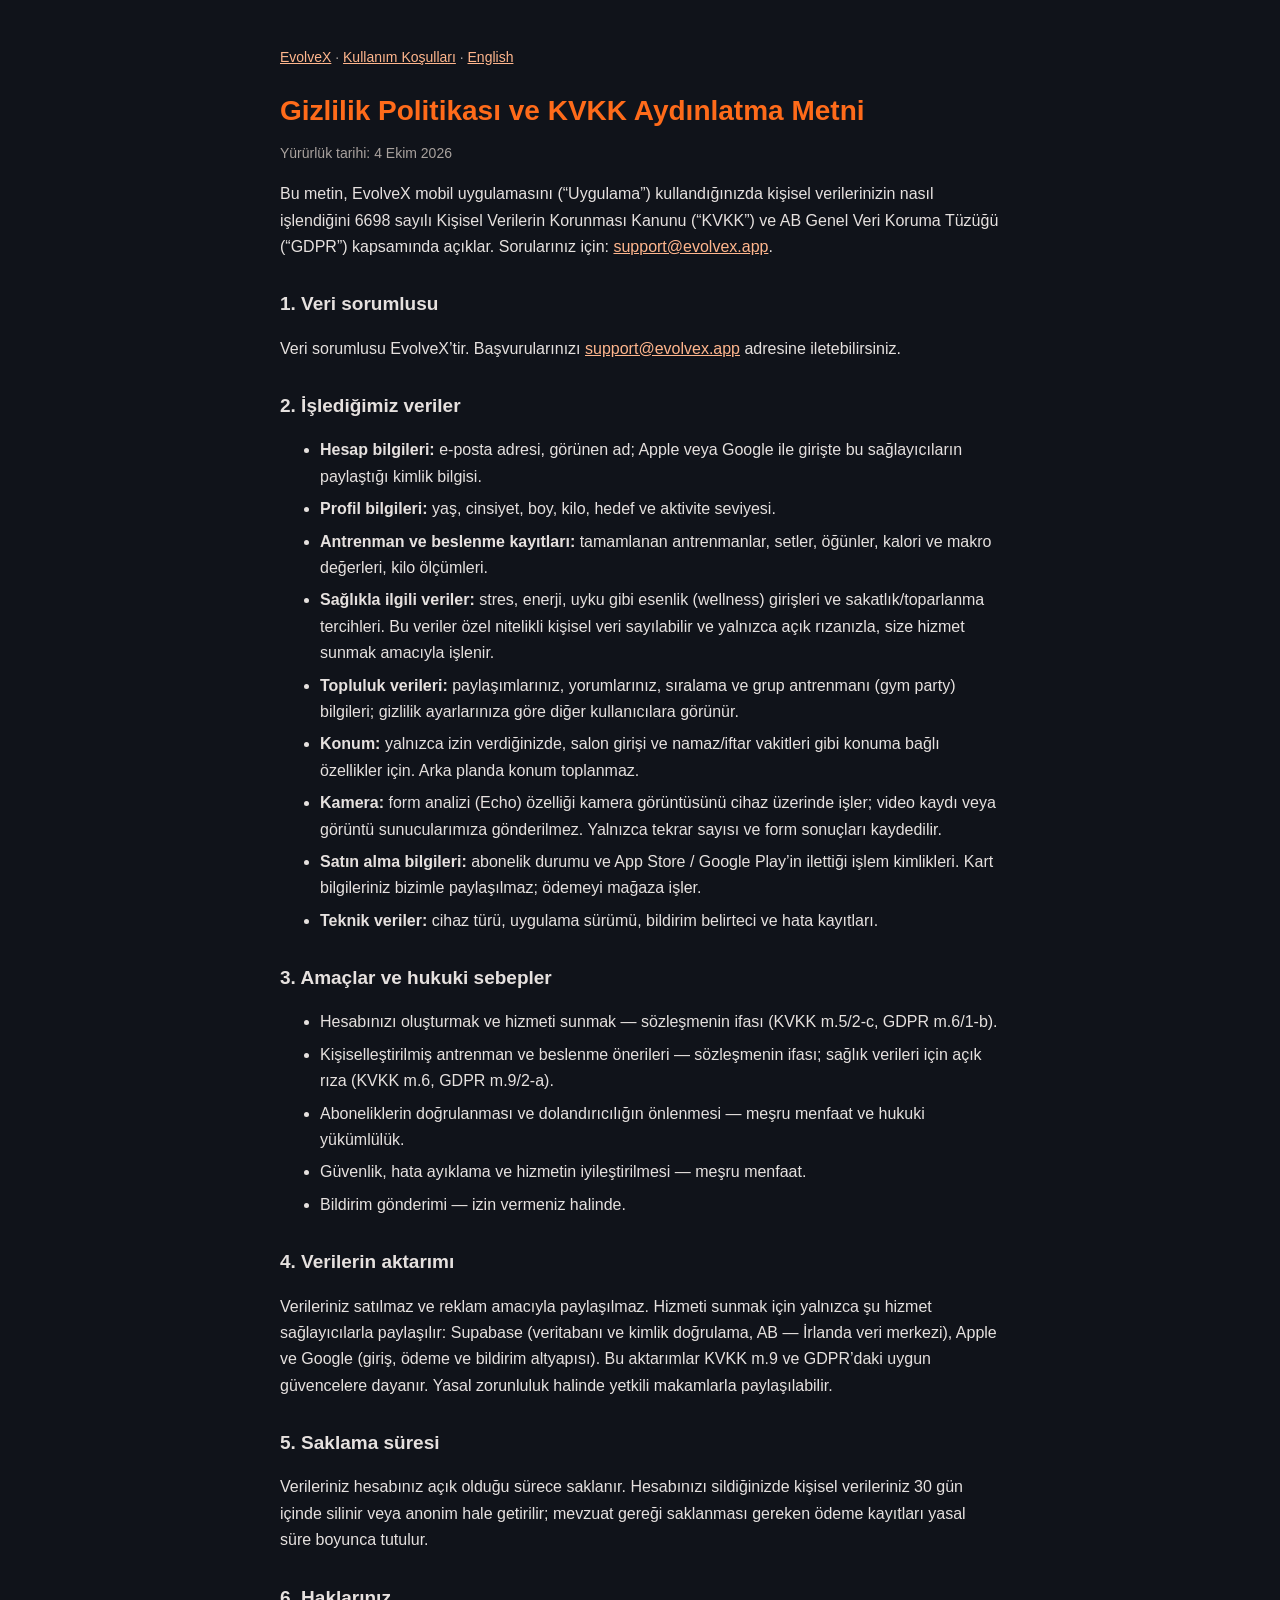
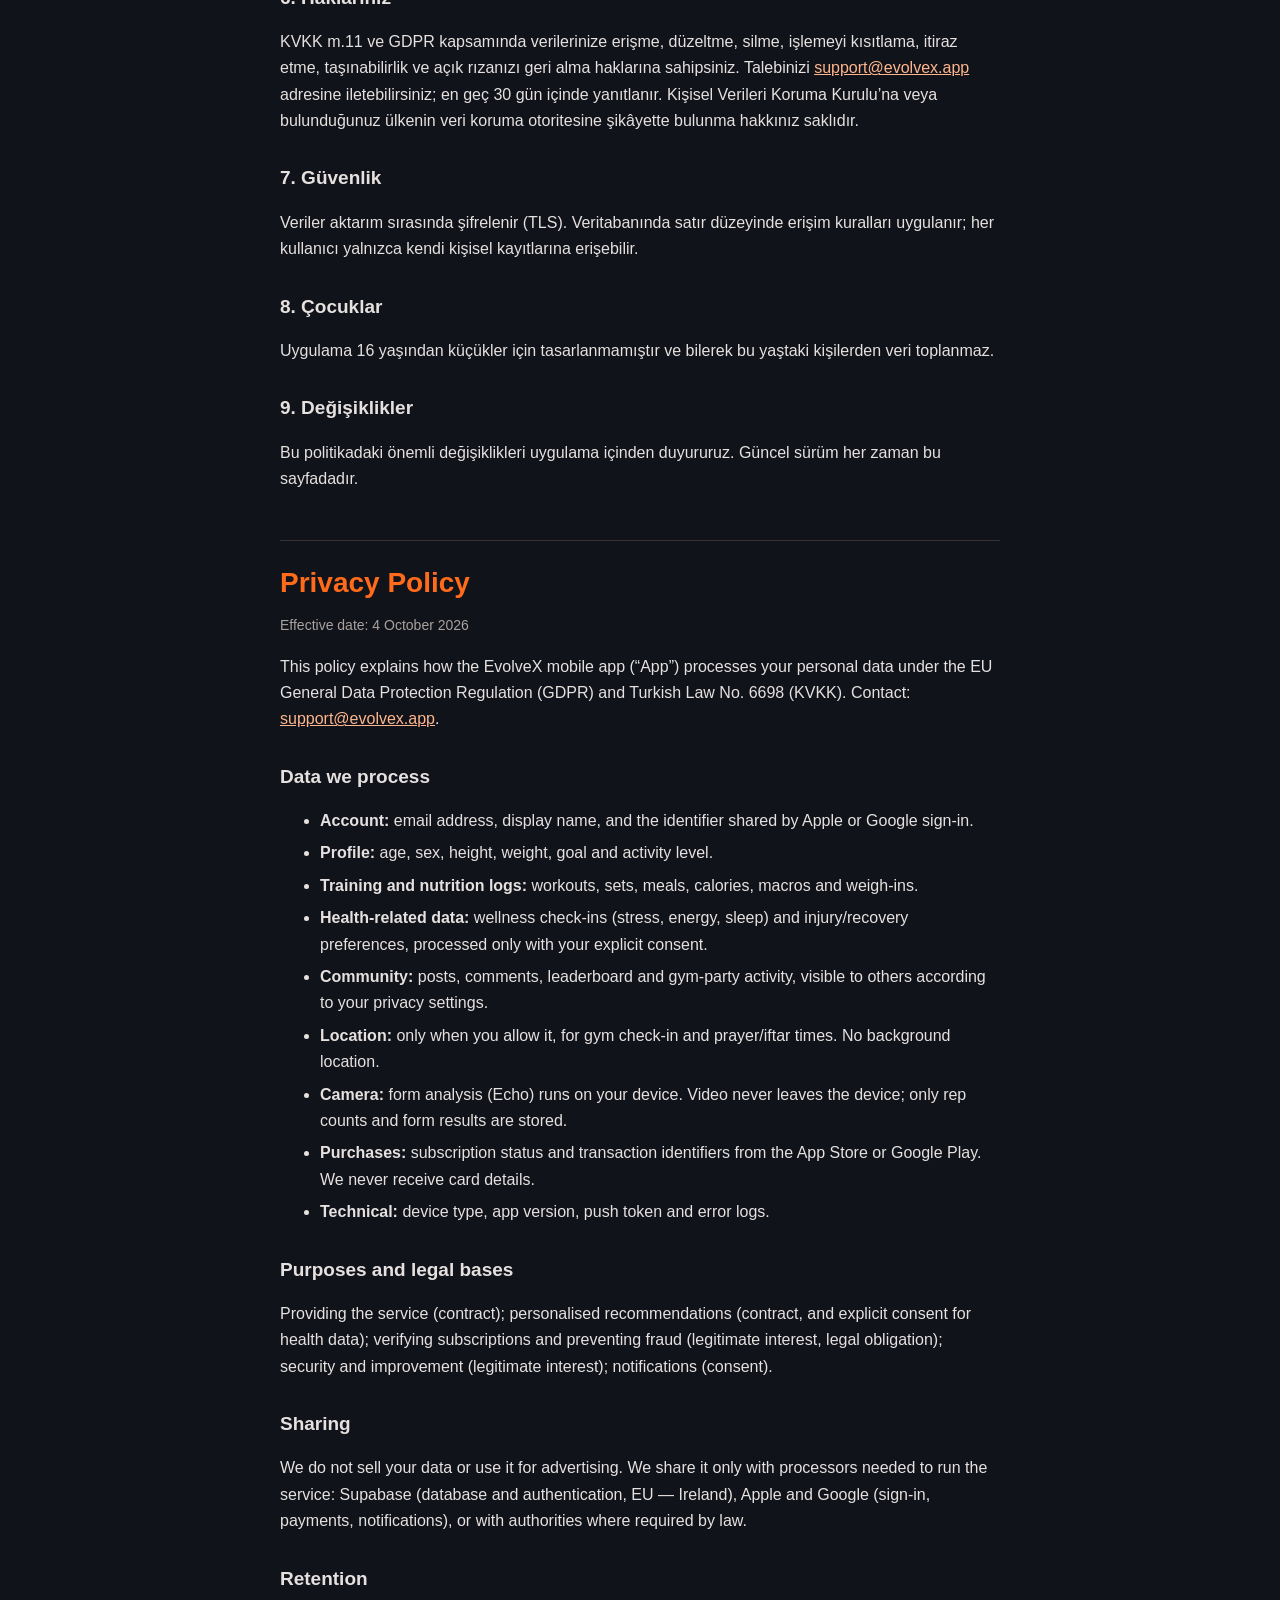
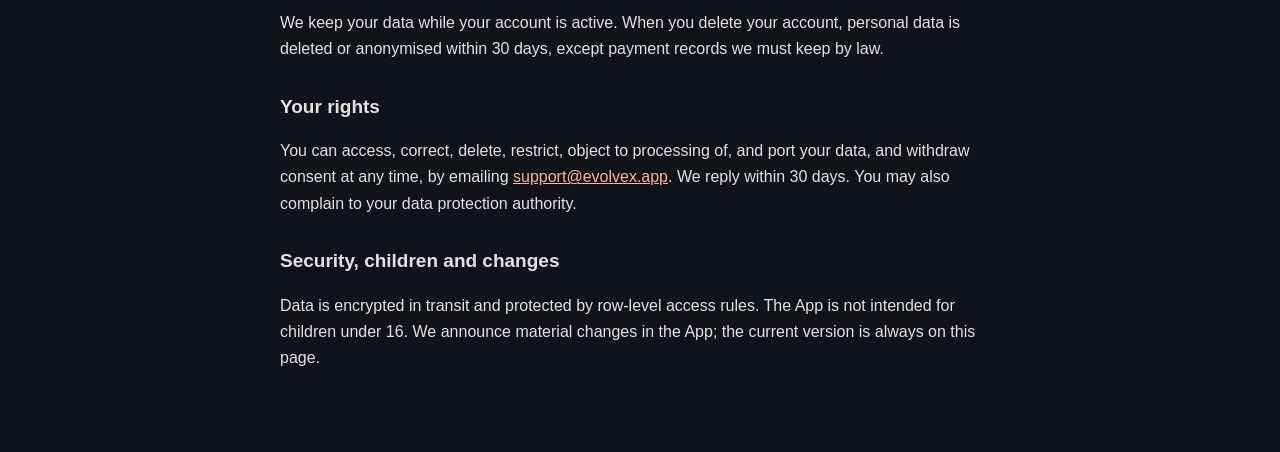
==== privacy.html @ 5c74ed07 "Add EvolveX privacy policy and terms of use" ====
<!doctype html>
<html lang="tr">
<head>
<meta charset="utf-8">
<meta name="viewport" content="width=device-width, initial-scale=1">
<title>EvolveX — Gizlilik Politikası / Privacy Policy</title>
<link rel="stylesheet" href="style.css">
</head>
<body>
<main>
<p class="nav"><a href="index.html">EvolveX</a> · <a href="terms.html">Kullanım Koşulları</a> · <a href="#en">English</a></p>
<h1>Gizlilik Politikası ve KVKK Aydınlatma Metni</h1>
<p class="meta">Yürürlük tarihi: 4 Ekim 2026</p>

<p>Bu metin, EvolveX mobil uygulamasını (“Uygulama”) kullandığınızda kişisel verilerinizin nasıl işlendiğini 6698 sayılı Kişisel Verilerin Korunması Kanunu (“KVKK”) ve AB Genel Veri Koruma Tüzüğü (“GDPR”) kapsamında açıklar. Sorularınız için: <a href="mailto:support@evolvex.app">support@evolvex.app</a>.</p>

<h2>1. Veri sorumlusu</h2>
<p>Veri sorumlusu EvolveX’tir. Başvurularınızı <a href="mailto:support@evolvex.app">support@evolvex.app</a> adresine iletebilirsiniz.</p>

<h2>2. İşlediğimiz veriler</h2>
<ul>
<li><strong>Hesap bilgileri:</strong> e-posta adresi, görünen ad; Apple veya Google ile girişte bu sağlayıcıların paylaştığı kimlik bilgisi.</li>
<li><strong>Profil bilgileri:</strong> yaş, cinsiyet, boy, kilo, hedef ve aktivite seviyesi.</li>
<li><strong>Antrenman ve beslenme kayıtları:</strong> tamamlanan antrenmanlar, setler, öğünler, kalori ve makro değerleri, kilo ölçümleri.</li>
<li><strong>Sağlıkla ilgili veriler:</strong> stres, enerji, uyku gibi esenlik (wellness) girişleri ve sakatlık/toparlanma tercihleri. Bu veriler özel nitelikli kişisel veri sayılabilir ve yalnızca açık rızanızla, size hizmet sunmak amacıyla işlenir.</li>
<li><strong>Topluluk verileri:</strong> paylaşımlarınız, yorumlarınız, sıralama ve grup antrenmanı (gym party) bilgileri; gizlilik ayarlarınıza göre diğer kullanıcılara görünür.</li>
<li><strong>Konum:</strong> yalnızca izin verdiğinizde, salon girişi ve namaz/iftar vakitleri gibi konuma bağlı özellikler için. Arka planda konum toplanmaz.</li>
<li><strong>Kamera:</strong> form analizi (Echo) özelliği kamera görüntüsünü cihaz üzerinde işler; video kaydı veya görüntü sunucularımıza gönderilmez. Yalnızca tekrar sayısı ve form sonuçları kaydedilir.</li>
<li><strong>Satın alma bilgileri:</strong> abonelik durumu ve App Store / Google Play’in ilettiği işlem kimlikleri. Kart bilgileriniz bizimle paylaşılmaz; ödemeyi mağaza işler.</li>
<li><strong>Teknik veriler:</strong> cihaz türü, uygulama sürümü, bildirim belirteci ve hata kayıtları.</li>
</ul>

<h2>3. Amaçlar ve hukuki sebepler</h2>
<ul>
<li>Hesabınızı oluşturmak ve hizmeti sunmak — sözleşmenin ifası (KVKK m.5/2-c, GDPR m.6/1-b).</li>
<li>Kişiselleştirilmiş antrenman ve beslenme önerileri — sözleşmenin ifası; sağlık verileri için açık rıza (KVKK m.6, GDPR m.9/2-a).</li>
<li>Aboneliklerin doğrulanması ve dolandırıcılığın önlenmesi — meşru menfaat ve hukuki yükümlülük.</li>
<li>Güvenlik, hata ayıklama ve hizmetin iyileştirilmesi — meşru menfaat.</li>
<li>Bildirim gönderimi — izin vermeniz halinde.</li>
</ul>

<h2>4. Verilerin aktarımı</h2>
<p>Verileriniz satılmaz ve reklam amacıyla paylaşılmaz. Hizmeti sunmak için yalnızca şu hizmet sağlayıcılarla paylaşılır: Supabase (veritabanı ve kimlik doğrulama, AB — İrlanda veri merkezi), Apple ve Google (giriş, ödeme ve bildirim altyapısı). Bu aktarımlar KVKK m.9 ve GDPR’daki uygun güvencelere dayanır. Yasal zorunluluk halinde yetkili makamlarla paylaşılabilir.</p>

<h2>5. Saklama süresi</h2>
<p>Verileriniz hesabınız açık olduğu sürece saklanır. Hesabınızı sildiğinizde kişisel verileriniz 30 gün içinde silinir veya anonim hale getirilir; mevzuat gereği saklanması gereken ödeme kayıtları yasal süre boyunca tutulur.</p>

<h2>6. Haklarınız</h2>
<p>KVKK m.11 ve GDPR kapsamında verilerinize erişme, düzeltme, silme, işlemeyi kısıtlama, itiraz etme, taşınabilirlik ve açık rızanızı geri alma haklarına sahipsiniz. Talebinizi <a href="mailto:support@evolvex.app">support@evolvex.app</a> adresine iletebilirsiniz; en geç 30 gün içinde yanıtlanır. Kişisel Verileri Koruma Kurulu’na veya bulunduğunuz ülkenin veri koruma otoritesine şikâyette bulunma hakkınız saklıdır.</p>

<h2>7. Güvenlik</h2>
<p>Veriler aktarım sırasında şifrelenir (TLS). Veritabanında satır düzeyinde erişim kuralları uygulanır; her kullanıcı yalnızca kendi kişisel kayıtlarına erişebilir.</p>

<h2>8. Çocuklar</h2>
<p>Uygulama 16 yaşından küçükler için tasarlanmamıştır ve bilerek bu yaştaki kişilerden veri toplanmaz.</p>

<h2>9. Değişiklikler</h2>
<p>Bu politikadaki önemli değişiklikleri uygulama içinden duyururuz. Güncel sürüm her zaman bu sayfadadır.</p>

<hr id="en">
<h1>Privacy Policy</h1>
<p class="meta">Effective date: 4 October 2026</p>
<p>This policy explains how the EvolveX mobile app (“App”) processes your personal data under the EU General Data Protection Regulation (GDPR) and Turkish Law No. 6698 (KVKK). Contact: <a href="mailto:support@evolvex.app">support@evolvex.app</a>.</p>
<h2>Data we process</h2>
<ul>
<li><strong>Account:</strong> email address, display name, and the identifier shared by Apple or Google sign-in.</li>
<li><strong>Profile:</strong> age, sex, height, weight, goal and activity level.</li>
<li><strong>Training and nutrition logs:</strong> workouts, sets, meals, calories, macros and weigh-ins.</li>
<li><strong>Health-related data:</strong> wellness check-ins (stress, energy, sleep) and injury/recovery preferences, processed only with your explicit consent.</li>
<li><strong>Community:</strong> posts, comments, leaderboard and gym-party activity, visible to others according to your privacy settings.</li>
<li><strong>Location:</strong> only when you allow it, for gym check-in and prayer/iftar times. No background location.</li>
<li><strong>Camera:</strong> form analysis (Echo) runs on your device. Video never leaves the device; only rep counts and form results are stored.</li>
<li><strong>Purchases:</strong> subscription status and transaction identifiers from the App Store or Google Play. We never receive card details.</li>
<li><strong>Technical:</strong> device type, app version, push token and error logs.</li>
</ul>
<h2>Purposes and legal bases</h2>
<p>Providing the service (contract); personalised recommendations (contract, and explicit consent for health data); verifying subscriptions and preventing fraud (legitimate interest, legal obligation); security and improvement (legitimate interest); notifications (consent).</p>
<h2>Sharing</h2>
<p>We do not sell your data or use it for advertising. We share it only with processors needed to run the service: Supabase (database and authentication, EU — Ireland), Apple and Google (sign-in, payments, notifications), or with authorities where required by law.</p>
<h2>Retention</h2>
<p>We keep your data while your account is active. When you delete your account, personal data is deleted or anonymised within 30 days, except payment records we must keep by law.</p>
<h2>Your rights</h2>
<p>You can access, correct, delete, restrict, object to processing of, and port your data, and withdraw consent at any time, by emailing <a href="mailto:support@evolvex.app">support@evolvex.app</a>. We reply within 30 days. You may also complain to your data protection authority.</p>
<h2>Security, children and changes</h2>
<p>Data is encrypted in transit and protected by row-level access rules. The App is not intended for children under 16. We announce material changes in the App; the current version is always on this page.</p>
</main>
</body>
</html>
---- style.css ----
:root { color-scheme: dark; }
body {
  margin: 0;
  background: #10131a;
  color: #e6e1df;
  font: 16px/1.65 -apple-system, BlinkMacSystemFont, "Segoe UI", Inter, Roboto, sans-serif;
}
main { max-width: 720px; margin: 0 auto; padding: 32px 20px 64px; }
h1 { color: #ff6b1a; font-size: 28px; line-height: 1.25; margin: 24px 0 4px; }
h2 { font-size: 19px; margin: 28px 0 8px; }
a { color: #ffb68d; }
.meta, .nav { color: #a9a29e; font-size: 14px; }
hr { border: 0; border-top: 1px solid #3a3330; margin: 48px 0 16px; }
li { margin: 6px 0; }
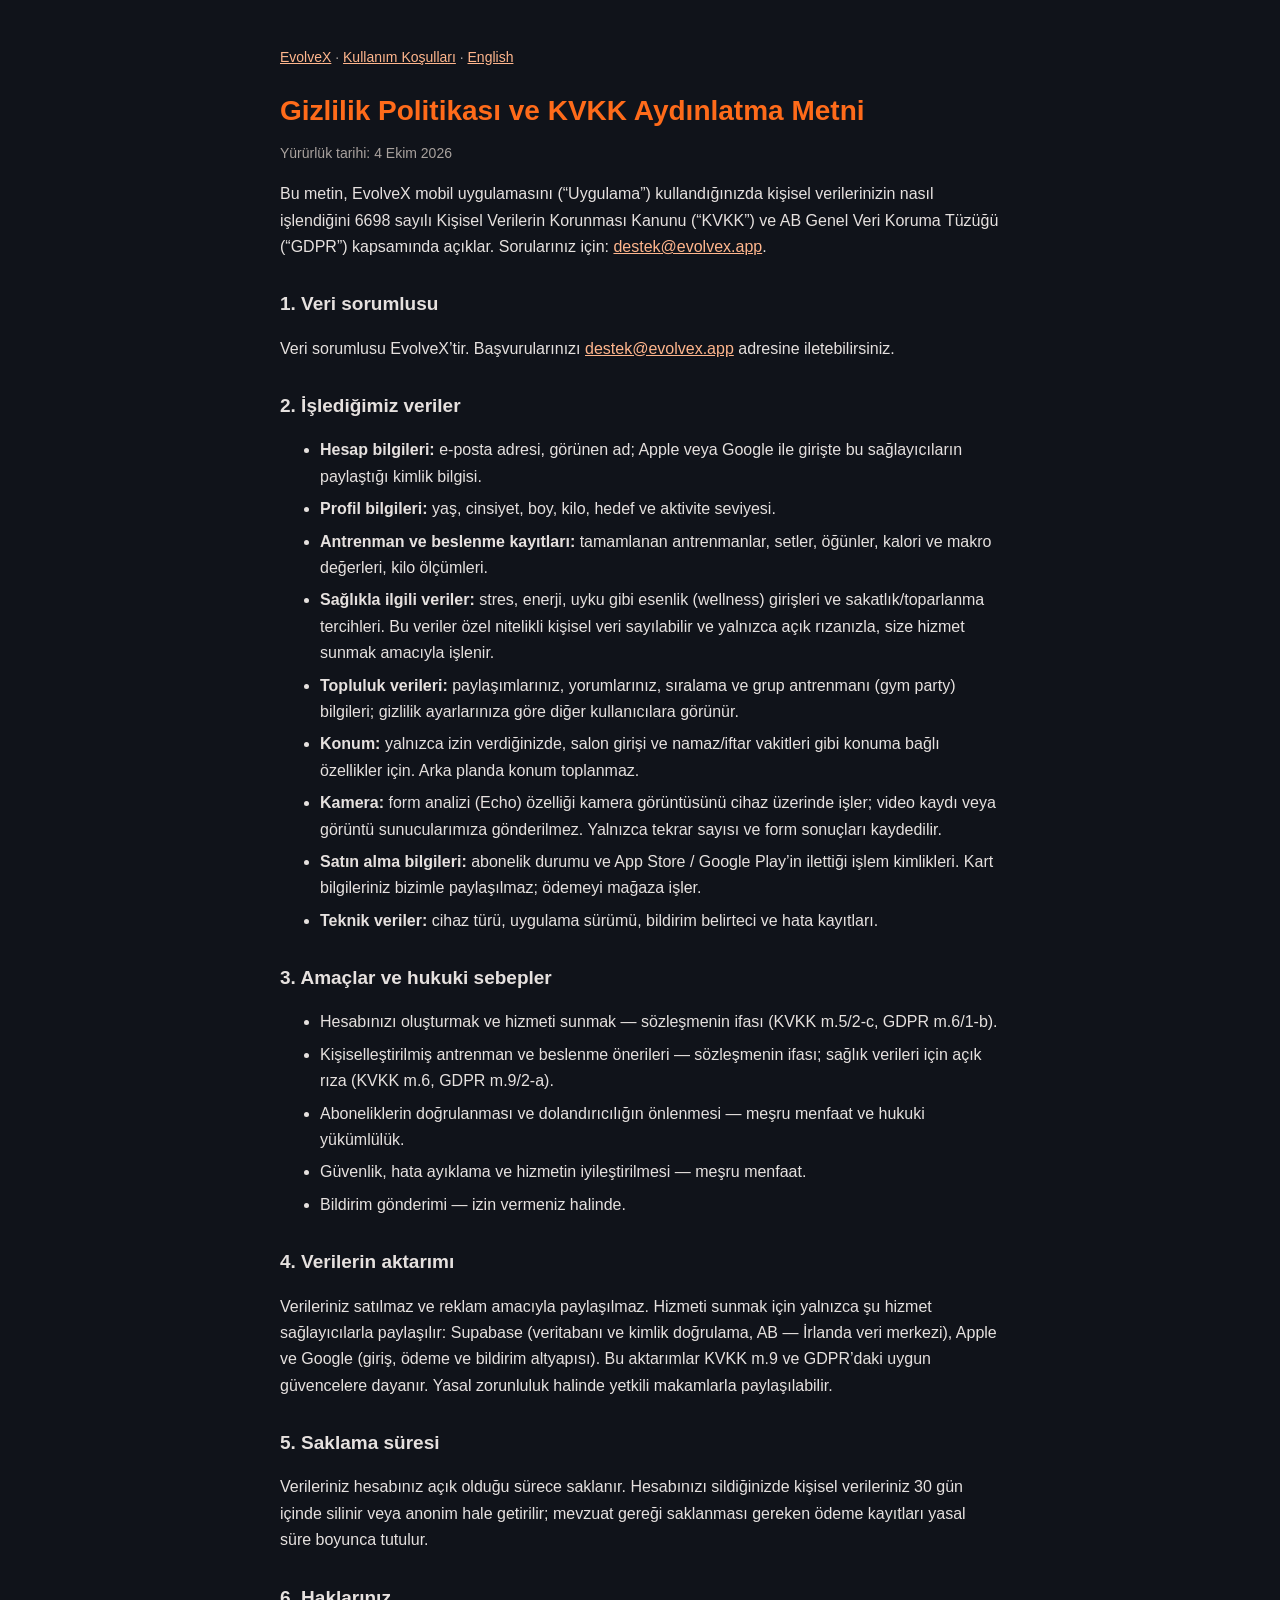
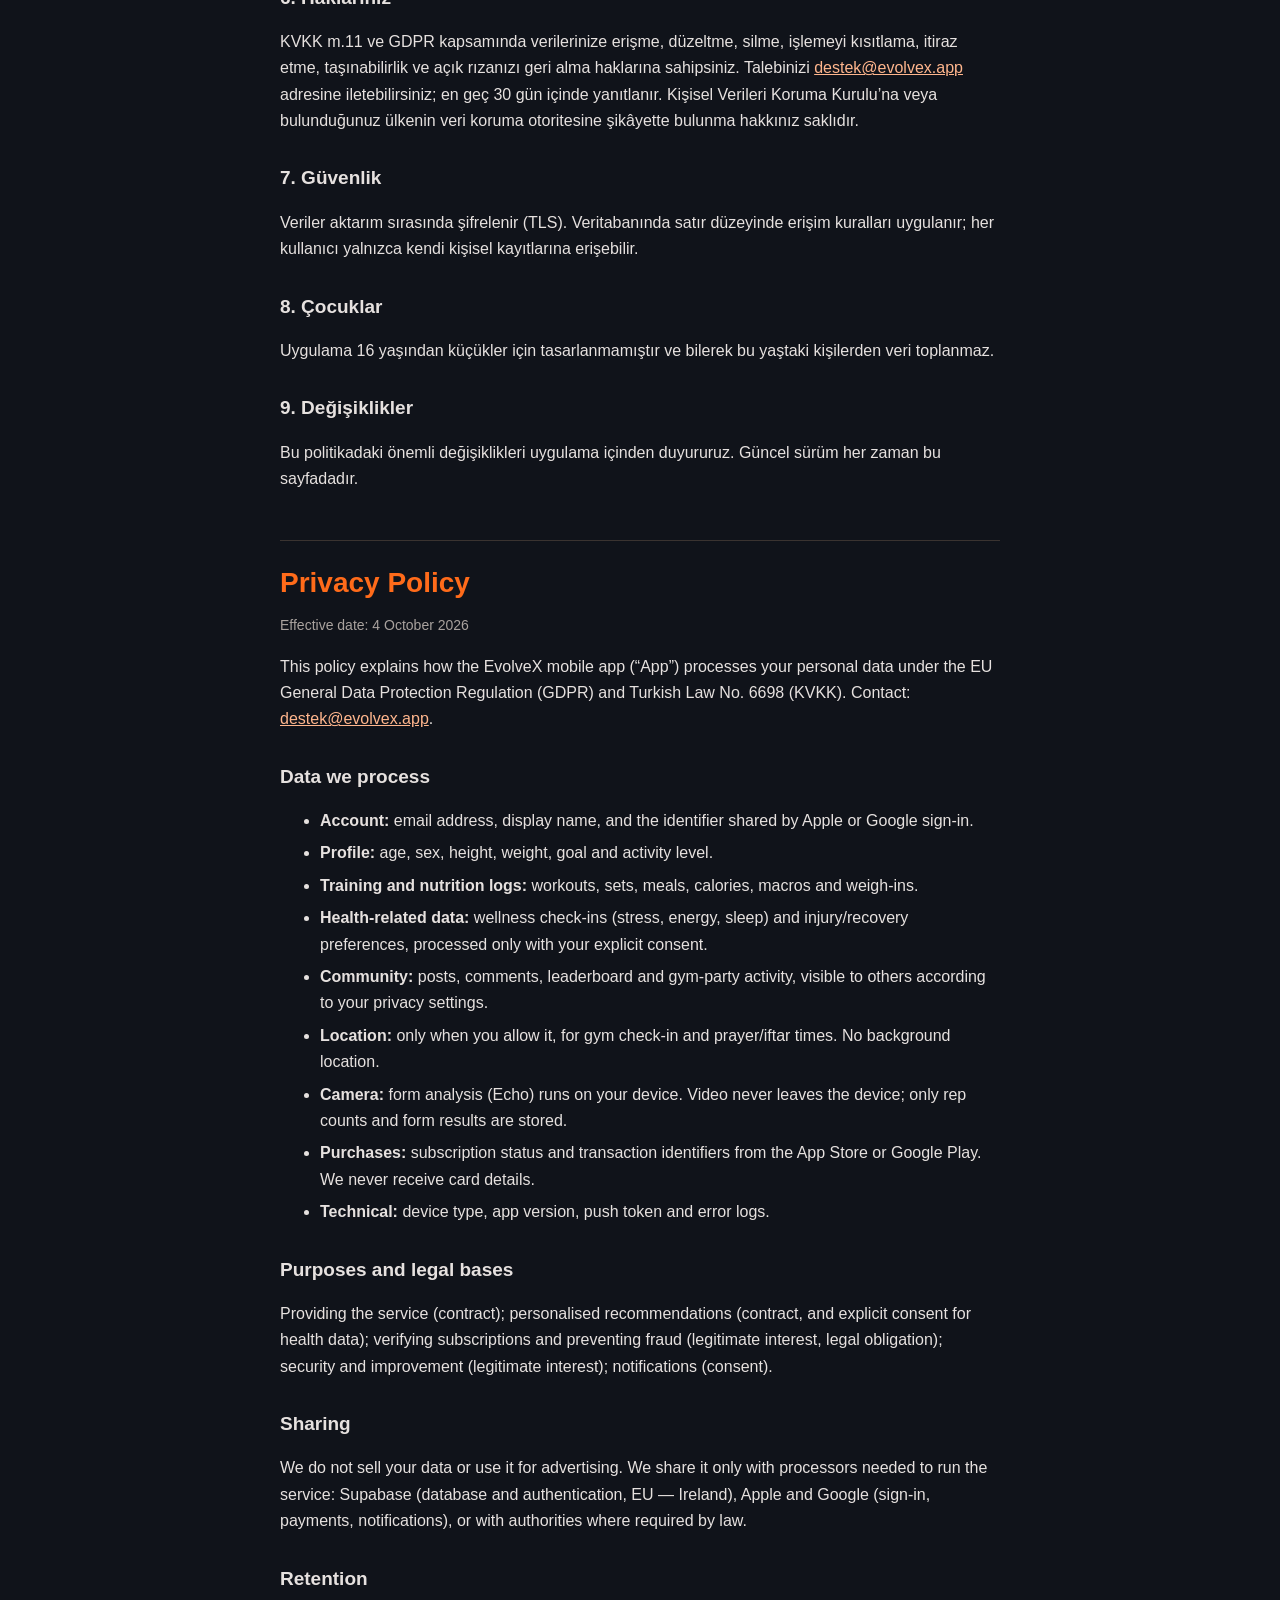
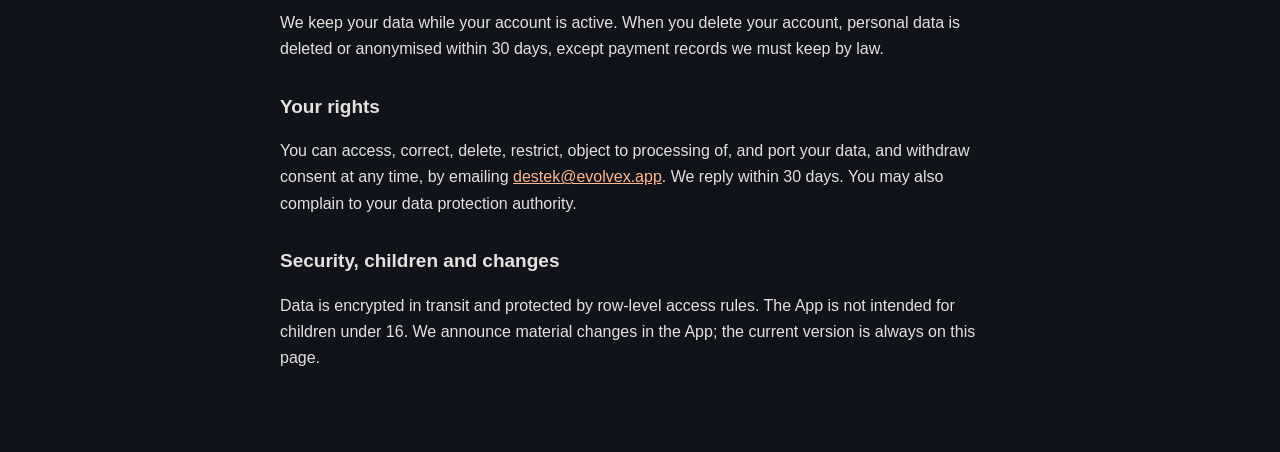
==== commit 68d1d451: "Use destek@evolvex.app as the contact address" ====
--- a/privacy.html
+++ b/privacy.html
@@ -12,10 +12,10 @@
 <h1>Gizlilik Politikası ve KVKK Aydınlatma Metni</h1>
 <p class="meta">Yürürlük tarihi: 4 Ekim 2026</p>
 
-<p>Bu metin, EvolveX mobil uygulamasını (“Uygulama”) kullandığınızda kişisel verilerinizin nasıl işlendiğini 6698 sayılı Kişisel Verilerin Korunması Kanunu (“KVKK”) ve AB Genel Veri Koruma Tüzüğü (“GDPR”) kapsamında açıklar. Sorularınız için: <a href="mailto:support@evolvex.app">support@evolvex.app</a>.</p>
+<p>Bu metin, EvolveX mobil uygulamasını (“Uygulama”) kullandığınızda kişisel verilerinizin nasıl işlendiğini 6698 sayılı Kişisel Verilerin Korunması Kanunu (“KVKK”) ve AB Genel Veri Koruma Tüzüğü (“GDPR”) kapsamında açıklar. Sorularınız için: <a href="mailto:destek@evolvex.app">destek@evolvex.app</a>.</p>
 
 <h2>1. Veri sorumlusu</h2>
-<p>Veri sorumlusu EvolveX’tir. Başvurularınızı <a href="mailto:support@evolvex.app">support@evolvex.app</a> adresine iletebilirsiniz.</p>
+<p>Veri sorumlusu EvolveX’tir. Başvurularınızı <a href="mailto:destek@evolvex.app">destek@evolvex.app</a> adresine iletebilirsiniz.</p>
 
 <h2>2. İşlediğimiz veriler</h2>
 <ul>
@@ -46,7 +46,7 @@
 <p>Verileriniz hesabınız açık olduğu sürece saklanır. Hesabınızı sildiğinizde kişisel verileriniz 30 gün içinde silinir veya anonim hale getirilir; mevzuat gereği saklanması gereken ödeme kayıtları yasal süre boyunca tutulur.</p>
 
 <h2>6. Haklarınız</h2>
-<p>KVKK m.11 ve GDPR kapsamında verilerinize erişme, düzeltme, silme, işlemeyi kısıtlama, itiraz etme, taşınabilirlik ve açık rızanızı geri alma haklarına sahipsiniz. Talebinizi <a href="mailto:support@evolvex.app">support@evolvex.app</a> adresine iletebilirsiniz; en geç 30 gün içinde yanıtlanır. Kişisel Verileri Koruma Kurulu’na veya bulunduğunuz ülkenin veri koruma otoritesine şikâyette bulunma hakkınız saklıdır.</p>
+<p>KVKK m.11 ve GDPR kapsamında verilerinize erişme, düzeltme, silme, işlemeyi kısıtlama, itiraz etme, taşınabilirlik ve açık rızanızı geri alma haklarına sahipsiniz. Talebinizi <a href="mailto:destek@evolvex.app">destek@evolvex.app</a> adresine iletebilirsiniz; en geç 30 gün içinde yanıtlanır. Kişisel Verileri Koruma Kurulu’na veya bulunduğunuz ülkenin veri koruma otoritesine şikâyette bulunma hakkınız saklıdır.</p>
 
 <h2>7. Güvenlik</h2>
 <p>Veriler aktarım sırasında şifrelenir (TLS). Veritabanında satır düzeyinde erişim kuralları uygulanır; her kullanıcı yalnızca kendi kişisel kayıtlarına erişebilir.</p>
@@ -60,7 +60,7 @@
 <hr id="en">
 <h1>Privacy Policy</h1>
 <p class="meta">Effective date: 4 October 2026</p>
-<p>This policy explains how the EvolveX mobile app (“App”) processes your personal data under the EU General Data Protection Regulation (GDPR) and Turkish Law No. 6698 (KVKK). Contact: <a href="mailto:support@evolvex.app">support@evolvex.app</a>.</p>
+<p>This policy explains how the EvolveX mobile app (“App”) processes your personal data under the EU General Data Protection Regulation (GDPR) and Turkish Law No. 6698 (KVKK). Contact: <a href="mailto:destek@evolvex.app">destek@evolvex.app</a>.</p>
 <h2>Data we process</h2>
 <ul>
 <li><strong>Account:</strong> email address, display name, and the identifier shared by Apple or Google sign-in.</li>
@@ -80,7 +80,7 @@
 <h2>Retention</h2>
 <p>We keep your data while your account is active. When you delete your account, personal data is deleted or anonymised within 30 days, except payment records we must keep by law.</p>
 <h2>Your rights</h2>
-<p>You can access, correct, delete, restrict, object to processing of, and port your data, and withdraw consent at any time, by emailing <a href="mailto:support@evolvex.app">support@evolvex.app</a>. We reply within 30 days. You may also complain to your data protection authority.</p>
+<p>You can access, correct, delete, restrict, object to processing of, and port your data, and withdraw consent at any time, by emailing <a href="mailto:destek@evolvex.app">destek@evolvex.app</a>. We reply within 30 days. You may also complain to your data protection authority.</p>
 <h2>Security, children and changes</h2>
 <p>Data is encrypted in transit and protected by row-level access rules. The App is not intended for children under 16. We announce material changes in the App; the current version is always on this page.</p>
 </main>
